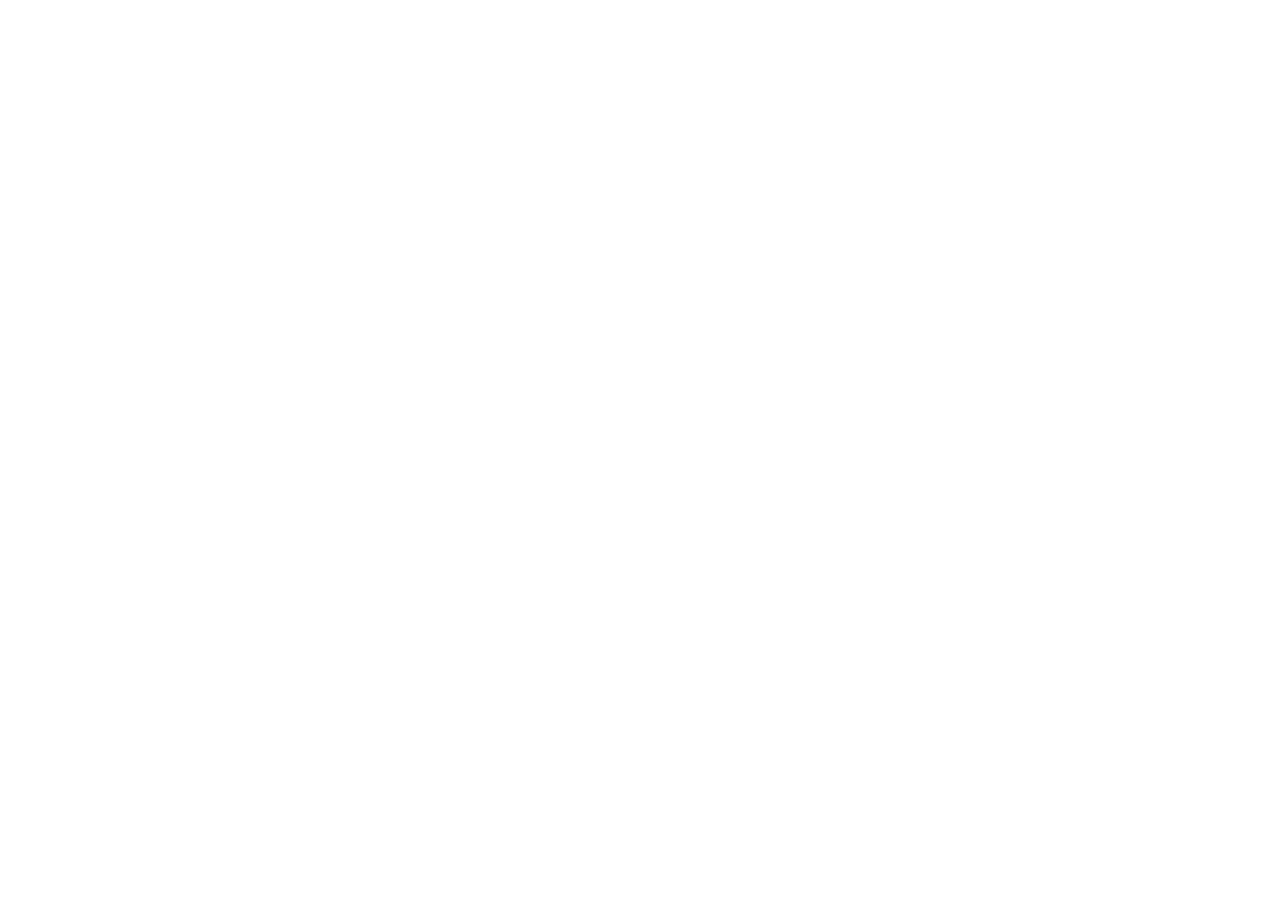
==== index.html @ 10369a3a "Touch ups" ====
<!DOCTYPE html>
<html lang="en">
<head>
    <meta charset="UTF-8">
    <meta http-equiv="X-UA-Compatible" content="IE=edge">
    <meta name="viewport" content="width=device-width, initial-scale=1.0">
    <title>BookIt</title>
</head>
<body>
    <!-- Login Form -->
    <!-- <form>
        <input type="text" name="email" placeholder="Email Address" required/><br><br>
        <input type="password" name="password" placeholder="Password" required/><br><br>
        <input type="submit" value="Login"/><br>
        
    </form>
    <p>Don't have an account? <a href="#">Register Here.</a></p><br><br> -->

    <!-- Signup Form -->
    <!-- <form method="post" action="#">
        <input type="text" name="name" placeholder="First Name" required/><br><br>
        <input type="text" name="surname" placeholder="Surname" required/><br><br>
        <input type="text" name="email" placeholder="Email Address" required/><br><br>
        <input type="password" name="password" placeholder="Password" required/><br><br>
        <input type="submit" value="Register"/><br><br>
    </form> -->

    <!-- Search Hotel -->
    <!-- <form method="post" action="#">
        <input type="text" name="hotel" placeholder="Enter a hotel" required/><br><br>
        <input type="date" name="checkIn" placeholder="Check in" required/><br><br>
        <input type="date" name="checkOut" placeholder="Check out" required/><br><br>
        <input type="number" name="rooms" placeholder="No. of Rooms" min="0" required/><br><br>
        <input type="submit" value="Compare"/><br><br>
    </form> -->

    
    


</body>
</html>
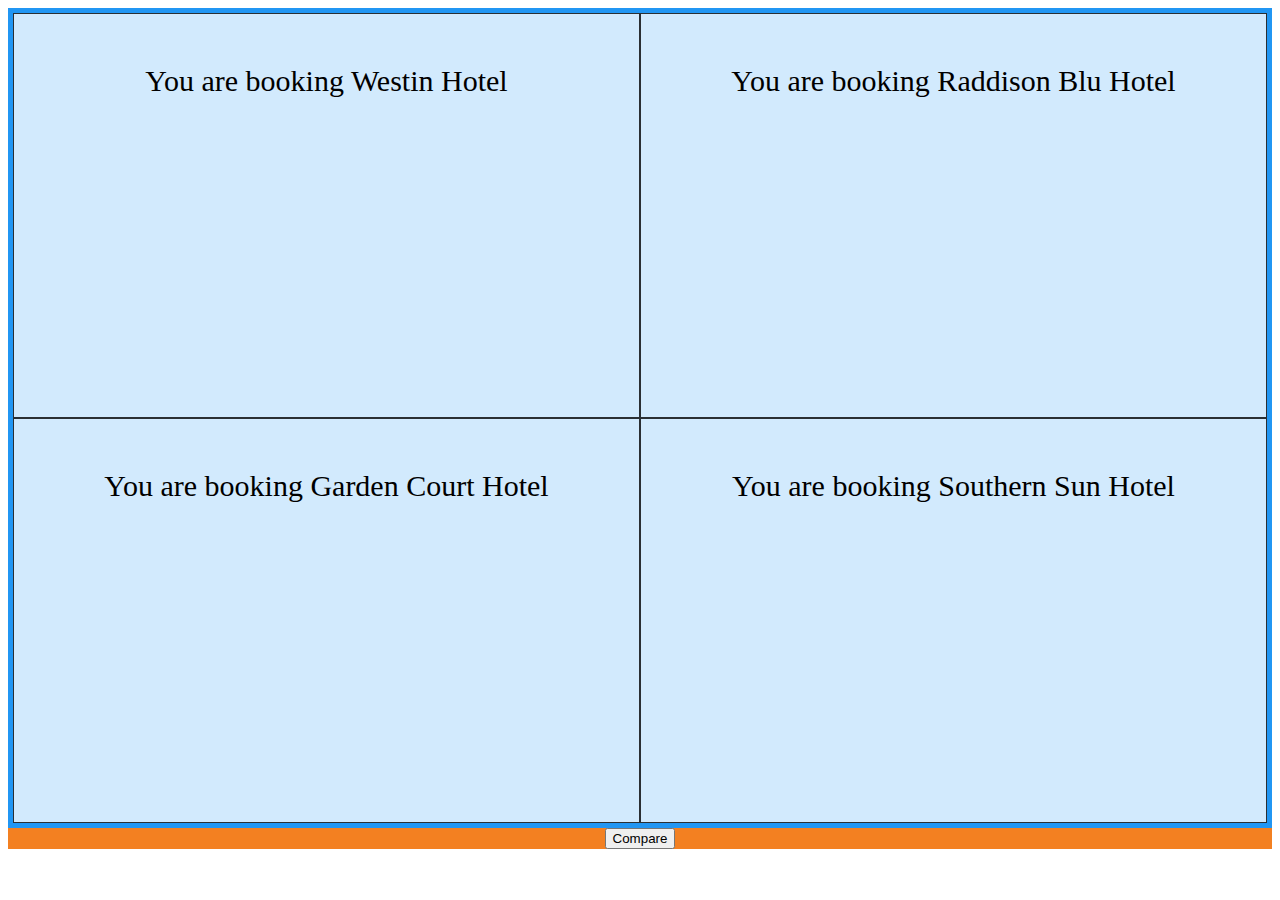
==== commit aa926f3a: "Compare and Book" ====
--- a/index.html
+++ b/index.html
@@ -5,6 +5,7 @@
     <meta http-equiv="X-UA-Compatible" content="IE=edge">
     <meta name="viewport" content="width=device-width, initial-scale=1.0">
     <title>BookIt</title>
+    <link rel="stylesheet" href="stylesheet.css">
 </head>
 <body>
     <!-- Login Form -->
@@ -25,14 +26,39 @@
         <input type="submit" value="Register"/><br><br>
     </form> -->
 
-    <!-- Search Hotel -->
+    <!-- Compare Hotel -->
     <!-- <form method="post" action="#">
-        <input type="text" name="hotel" placeholder="Enter a hotel" required/><br><br>
+        <select name="hotel" required>
+            <option value="" disabled selected hidden>Choose Hotel...</option>
+            <option value="Westin">Westin</option>
+            <option value="Raddison Blu">Raddison Blu</option>
+            <option value="Garden Court">Garden Court</option>
+            <option value="Southern Sun">Southern Sun</option>
+        </select><br><br>
         <input type="date" name="checkIn" placeholder="Check in" required/><br><br>
         <input type="date" name="checkOut" placeholder="Check out" required/><br><br>
         <input type="number" name="rooms" placeholder="No. of Rooms" min="0" required/><br><br>
         <input type="submit" value="Compare"/><br><br>
     </form> -->
+
+    <!-- Compare and book -->
+    <div class="grid-container">
+        <div class="hotel">
+            <p>You are booking Westin Hotel</p>
+        </div>
+        <div class="hotel">
+            <p>You are booking Raddison Blu Hotel</p>
+        </div>
+        <div class="hotel">
+            <p>You are booking Garden Court Hotel</p>
+        </div>
+        <div class="hotel">
+            <p>You are booking Southern Sun Hotel</p>
+        </div>
+    </div>
+    
+    <div class="compare"><button>Compare</button></div>
+    
 
     
     
--- a/stylesheet.css
+++ b/stylesheet.css
@@ -0,0 +1,25 @@
+.hotel{
+    background-color: lightblue;
+}
+.grid-container {
+    display: grid;
+    grid-template-columns: auto auto;
+    background-color: #2196F3;
+    padding:5px;
+    height: 90vh;
+  }
+  .hotel{
+    display: inline;
+    display: block;
+    position: relative;
+    background-color: rgba(255, 255, 255, 0.8);
+    border: 1px solid rgba(0, 0, 0, 0.8);
+    padding: 20px;
+    font-size: 30px;
+    text-align: center;
+  }
+.compare{
+    text-align: center;  
+    background-color: #f38021;
+    align-items: center;
+}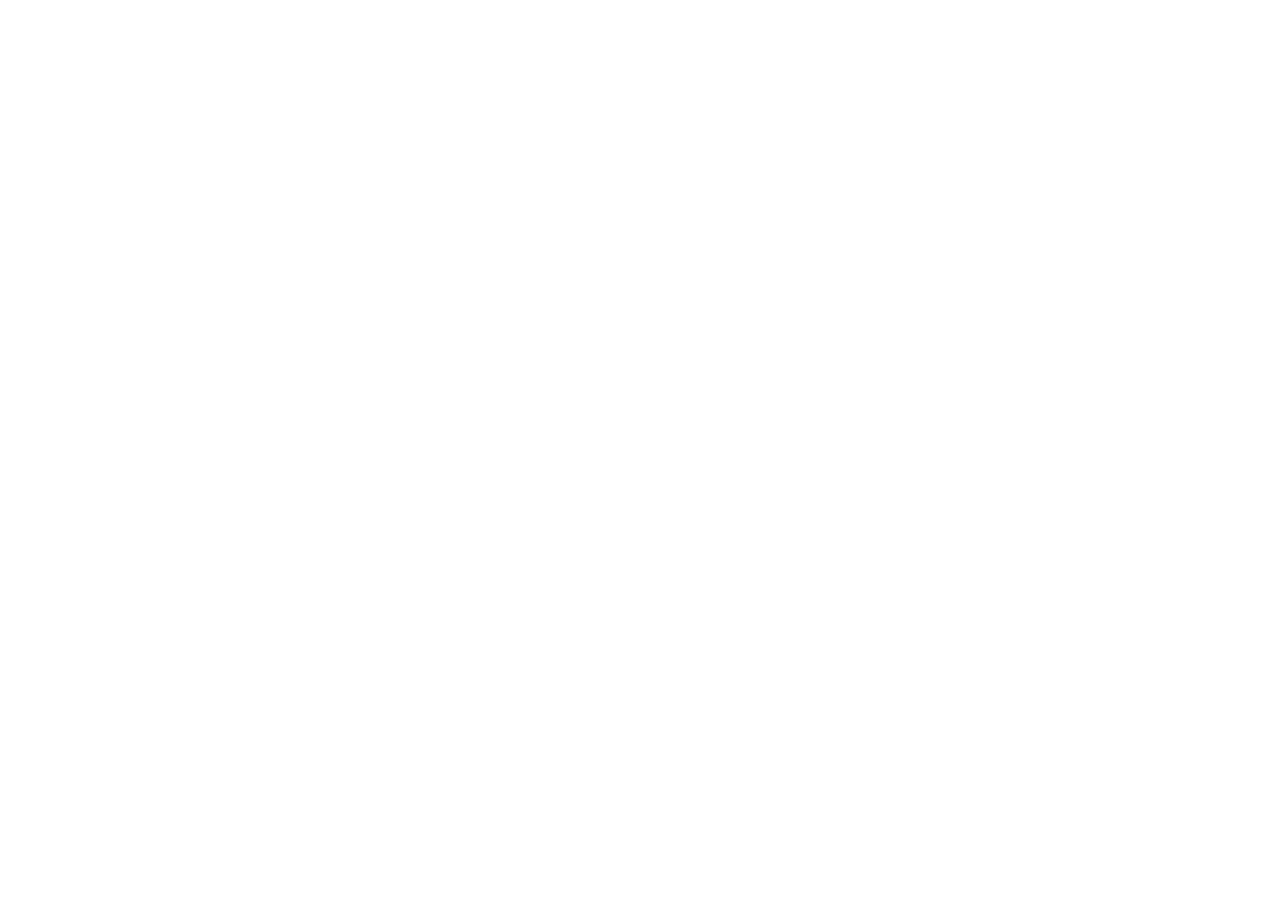
==== commit fcb0f33c: "Styles Removed" ====
--- a/index.html
+++ b/index.html
@@ -42,27 +42,11 @@
     </form> -->
 
     <!-- Compare and book -->
-    <div class="grid-container">
-        <div class="hotel">
-            <p>You are booking Westin Hotel</p>
-        </div>
-        <div class="hotel">
-            <p>You are booking Raddison Blu Hotel</p>
-        </div>
-        <div class="hotel">
-            <p>You are booking Garden Court Hotel</p>
-        </div>
-        <div class="hotel">
-            <p>You are booking Southern Sun Hotel</p>
-        </div>
+    <div class="hotel-comparison">
+       
     </div>
-    
-    <div class="compare"><button>Compare</button></div>
-    
-
     
     
 
-
 </body>
 </html>--- a/stylesheet.css
+++ b/stylesheet.css
@@ -1,25 +1,5 @@
-.hotel{
-    background-color: lightblue;
-}
-.grid-container {
-    display: grid;
-    grid-template-columns: auto auto;
-    background-color: #2196F3;
-    padding:5px;
-    height: 90vh;
+
+.hotel-comparison {
+ 
   }
-  .hotel{
-    display: inline;
-    display: block;
-    position: relative;
-    background-color: rgba(255, 255, 255, 0.8);
-    border: 1px solid rgba(0, 0, 0, 0.8);
-    padding: 20px;
-    font-size: 30px;
-    text-align: center;
-  }
-.compare{
-    text-align: center;  
-    background-color: #f38021;
-    align-items: center;
-}+
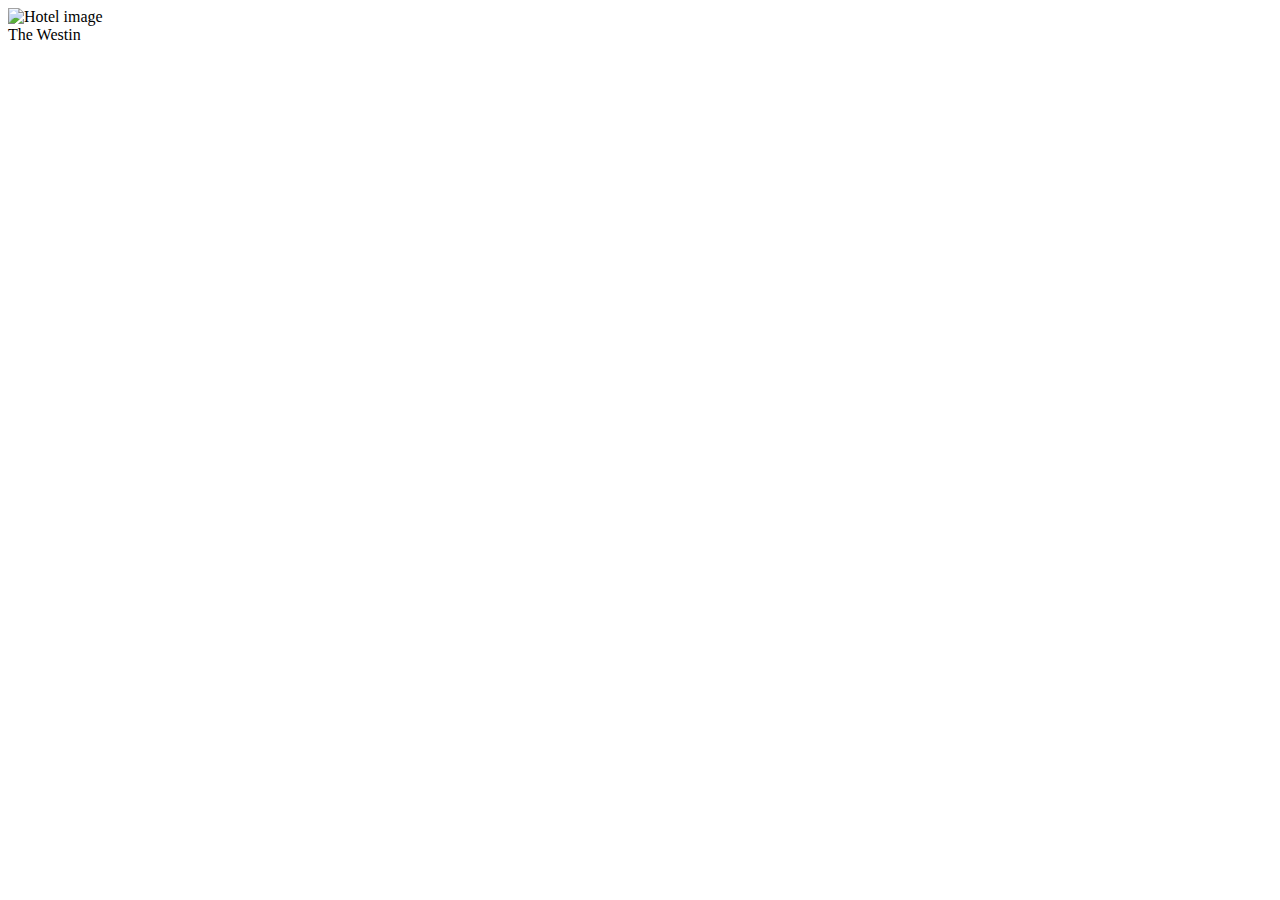
==== commit 153e5059: "Hotel template & Styling" ====
--- a/index.html
+++ b/index.html
@@ -43,7 +43,14 @@
 
     <!-- Compare and book -->
     <div class="hotel-comparison">
-       
+       <div class="hotel-column">
+           <div class="hotel-header">
+               <div class="hotel-image">
+                <img src="https://www.sa-venues.com/visit/thewestin/01.jpg" alt="Hotel image" height="200px" width="355px">
+               </div>
+               <div class="hotel-name">The Westin</div>
+           </div>
+       </div>
     </div>
     
     
--- a/stylesheet.css
+++ b/stylesheet.css
@@ -1,5 +1,10 @@
+*, *::before, *::after{
+  box-sizing: border-box ;
+}
 
-.hotel-comparison {
- 
-  }
+:root {
+  --accent-color: #e47813;
+  --heading-font-family: sans-serif;
+  --body-font-family: sans-serif;
+}
 
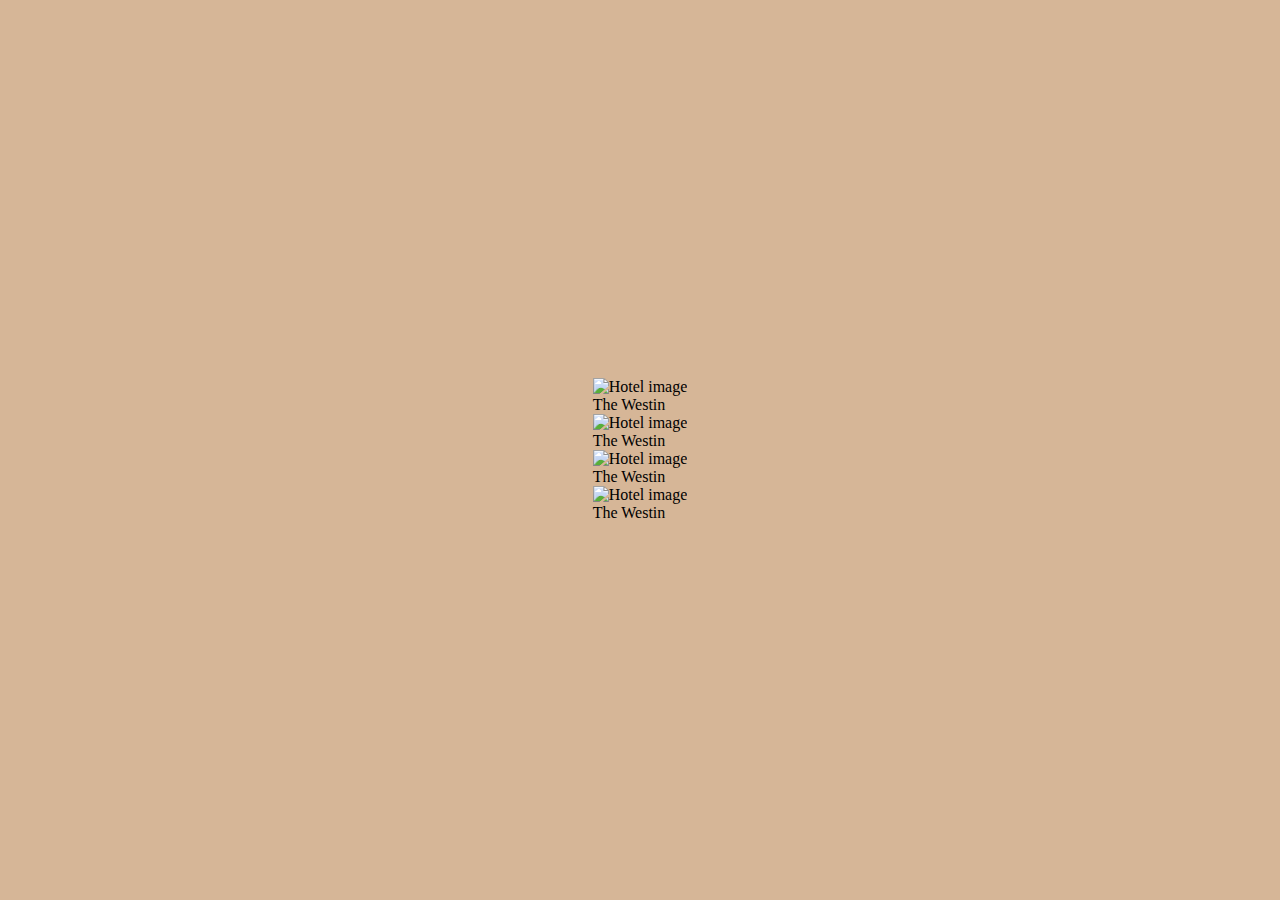
==== commit 263a825d: "General styling" ====
--- a/index.html
+++ b/index.html
@@ -51,6 +51,30 @@
                <div class="hotel-name">The Westin</div>
            </div>
        </div>
+       <div class="hotel-column">
+           <div class="hotel-header">
+               <div class="hotel-image">
+                <img src="https://www.sa-venues.com/visit/thewestin/01.jpg" alt="Hotel image" height="200px" width="355px">
+               </div>
+               <div class="hotel-name">The Westin</div>
+           </div>
+       </div>
+       <div class="hotel-column">
+           <div class="hotel-header">
+               <div class="hotel-image">
+                <img src="https://www.sa-venues.com/visit/thewestin/01.jpg" alt="Hotel image" height="200px" width="355px">
+               </div>
+               <div class="hotel-name">The Westin</div>
+           </div>
+       </div>
+       <div class="hotel-column">
+           <div class="hotel-header">
+               <div class="hotel-image">
+                <img src="https://www.sa-venues.com/visit/thewestin/01.jpg" alt="Hotel image" height="200px" width="355px">
+               </div>
+               <div class="hotel-name">The Westin</div>
+           </div>
+       </div>
     </div>
     
     
--- a/stylesheet.css
+++ b/stylesheet.css
@@ -8,3 +8,13 @@
   --body-font-family: sans-serif;
 }
 
+body {
+  margin: 0;
+  background-color: #d6b697;
+  min-height: 100vh;
+  min-width: 100vw;
+  display: flex;
+  justify-content: center;
+  align-items: center;
+}
+
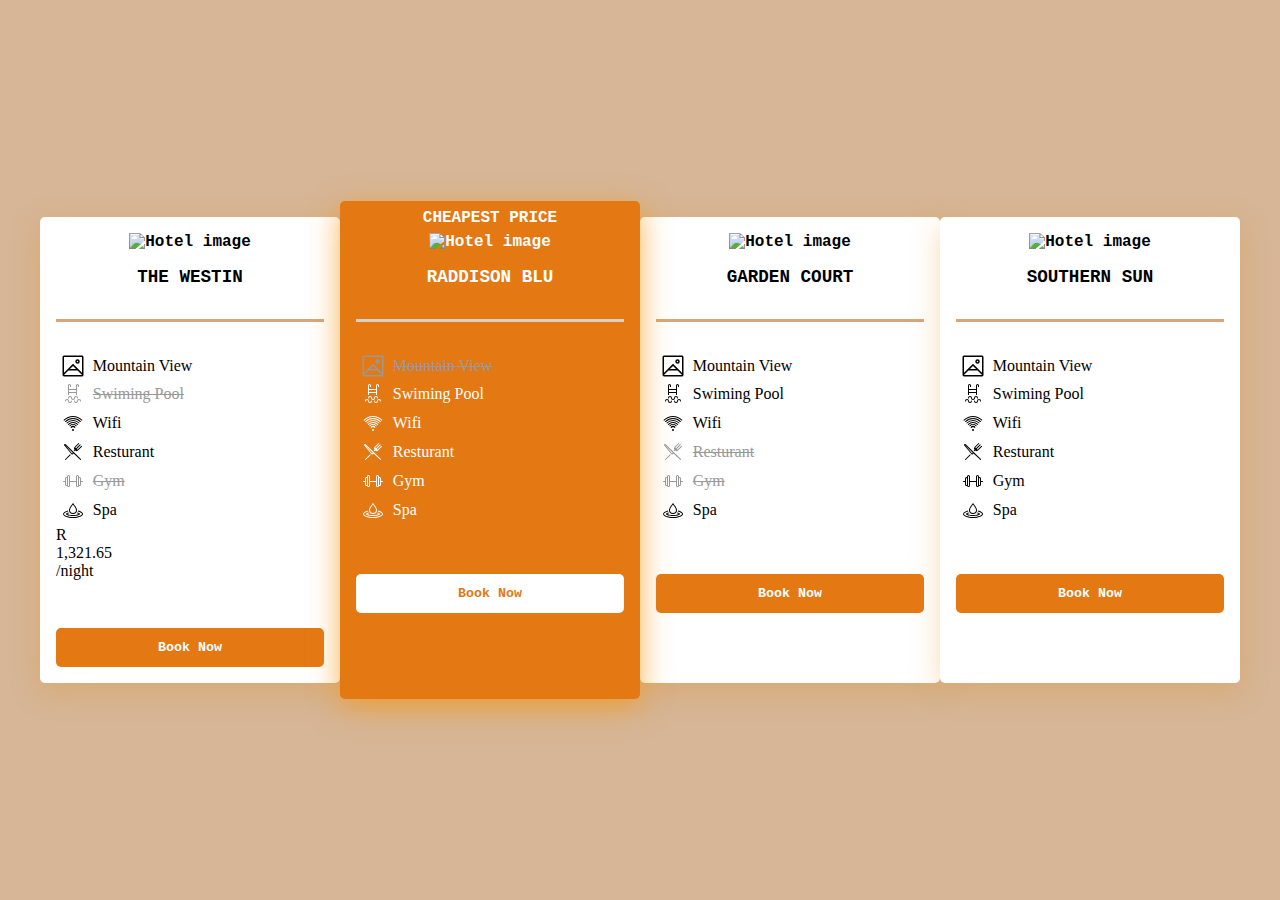
==== commit 2b627164: "Icons and Styles" ====
--- a/index.html
+++ b/index.html
@@ -46,34 +46,144 @@
        <div class="hotel-column">
            <div class="hotel-header">
                <div class="hotel-image">
-                <img src="https://www.sa-venues.com/visit/thewestin/01.jpg" alt="Hotel image" height="200px" width="355px">
+                <img src="https://www.sa-venues.com/visit/thewestin/01.jpg" alt="Hotel image">
                </div>
                <div class="hotel-name">The Westin</div>
            </div>
+           <div class="divider"></div>
+           <div class="feature">
+            <svg viewBox="0 0 32 32" xmlns="http://www.w3.org/2000/svg" aria-hidden="true" role="presentation" focusable="false" style="display: block; height: 24px; width: 24px; fill: currentcolor;"><path d="M28 2a2 2 0 0 1 1.995 1.85L30 4v24a2 2 0 0 1-1.85 1.995L28 30H4a2 2 0 0 1-1.995-1.85L2 28V4a2 2 0 0 1 1.85-1.995L4 2zm-5.92 19.995L22 22H10l-.08-.005L4 27.916V28h24v-.085zM28 4H4v21.084l12-11.998 12 12zM16 15.915L11.915 20h8.17zM22 7a3 3 0 1 1 0 6 3 3 0 0 1 0-6zm0 2a1 1 0 1 0 0 2 1 1 0 0 0 0-2z"></path></svg>
+               Mountain View
+           </div>
+           <div class="feature inactive">
+            <svg width="24" height="24" viewBox="0 0 24 24" class="pointer-events-none max-h-full max-w-full" xmlns="http://www.w3.org/2000/svg"><g fill="currentColor"><path d="M15 14a2 2 0 00-2 2 1 1 0 01-2 0 2 2 0 00-4 0 .5.5 0 001 0 1 1 0 012 0 2 2 0 004 0 1 1 0 012 0 .5.5 0 001 0 2 2 0 00-2-2zM10.5 18.5a.5.5 0 00-.5.5 1 1 0 01-2 0 2 2 0 00-4 0 .5.5 0 001 0 1 1 0 012 0 2 2 0 004 0 .5.5 0 00-.5-.5zM13.5 18.5a.5.5 0 01.5.5 1 1 0 002 0 2 2 0 014 0 .5.5 0 01-1 0 1 1 0 00-2 0 2 2 0 01-4 0 .5.5 0 01.5-.5zM16.5 2A1.5 1.5 0 0015 3.5V7H8V3.5a.5.5 0 011 0v1a.5.5 0 001 0v-1a1.5 1.5 0 00-3 0v9a.5.5 0 001 0V11h7v1.5a.5.5 0 001 0v-9a.5.5 0 011 0v1a.5.5 0 001 0v-1A1.5 1.5 0 0016.5 2zM8 10V8h7v2z"></path></g></svg>
+               Swiming Pool
+           </div>
+           <div class="feature">
+            <svg width="24" height="24" viewBox="0 0 24 24" class="pointer-events-none max-h-full max-w-full" xmlns="http://www.w3.org/2000/svg"><g fill="currentColor"><path d="M13.77 16.73a.54.54 0 01-.36-.14 2 2 0 00-2.82 0 .51.51 0 01-.71 0 .5.5 0 010-.71 3.08 3.08 0 014.24 0 .5.5 0 010 .71.52.52 0 01-.35.14z"></path><path d="M15.18 15.32a.49.49 0 01-.35-.15 4.1 4.1 0 00-5.66 0 .5.5 0 01-.71 0 .51.51 0 010-.71 5 5 0 017.08 0 .51.51 0 010 .71.51.51 0 01-.36.15zM19.42 11.08a.5.5 0 01-.35-.15 10 10 0 00-14.14 0 .5.5 0 01-.71-.71 11 11 0 0115.56 0 .51.51 0 010 .71.51.51 0 01-.36.15z"></path><path d="M20.84 9.66a.47.47 0 01-.35-.15 12 12 0 00-17 0 .49.49 0 01-.7-.7 13 13 0 0118.38 0 .5.5 0 01-.35.85zM13.77 16.73a.54.54 0 01-.36-.14 2 2 0 00-2.82 0 .51.51 0 01-.71 0 .5.5 0 010-.71 3.08 3.08 0 014.24 0 .5.5 0 010 .71.52.52 0 01-.35.14zM16.6 13.9a.54.54 0 01-.36-.14 6 6 0 00-8.48 0 .51.51 0 01-.71 0 .5.5 0 010-.71 7 7 0 019.9 0 .5.5 0 010 .71.54.54 0 01-.35.14z"></path><path d="M18 12.49a.47.47 0 01-.35-.15 8 8 0 00-11.32 0 .49.49 0 01-.7-.7 9 9 0 0112.72 0 .48.48 0 010 .7.47.47 0 01-.35.15z"></path><circle cx="12" cy="19" r="1"></circle></g></svg>
+               Wifi
+           </div>
+           <div class="feature">
+            <svg width="24" height="24" viewBox="0 0 24 24" class="pointer-events-none max-h-full max-w-full" xmlns="http://www.w3.org/2000/svg"><g fill="currentColor"><path d="M4.71 4.29a1 1 0 00-1.18-.17.69.69 0 00-.2.13 1 1 0 00-.06 1.35l7.07 8.48a.93.93 0 00.14.14 1 1 0 00.58.22 1 1 0 00.76-.29l.7-.71 6.66 6.37a.5.5 0 00.71-.71zM4 5l7.78 7.77-.71.71zM9.08 14.22l-4.93 4.94a.49.49 0 10.69.69L9.73 15l-.21-.21zM20.86 5.93a.5.5 0 00-.7 0l-3.48 3.48a.47.47 0 01-.69 0 .48.48 0 010-.7l3.47-3.48a.49.49 0 10-.69-.69L15.29 8a.48.48 0 01-.7 0 .47.47 0 010-.69l3.48-3.48a.49.49 0 00-.7-.7L13.55 7a2 2 0 000 2.78l-.91.91.7.68.9-.9a2 2 0 002.78 0l3.83-3.82a.5.5 0 00.01-.72z"></path></g></svg>
+               Resturant
+           </div>
+           <div class="feature inactive">
+            <svg width="24" height="24" viewBox="0 0 24 24" class="pointer-events-none max-h-full max-w-full" xmlns="http://www.w3.org/2000/svg"><path d="M21.5 12H20V9.5A1.5 1.5 0 0018.5 8a1.39 1.39 0 00-.5.09V7.5a1.5 1.5 0 00-3 0V12H9V7.5a1.5 1.5 0 00-3 0v.59A1.39 1.39 0 005.5 8 1.5 1.5 0 004 9.5V12H2.5a.5.5 0 000 1H4v2.5A1.5 1.5 0 005.5 17a1.47 1.47 0 00.56-.11A1.47 1.47 0 007.5 18 1.5 1.5 0 009 16.5V13h6v3.5a1.5 1.5 0 001.5 1.5 1.47 1.47 0 001.44-1.11 1.47 1.47 0 00.56.11 1.5 1.5 0 001.5-1.5V13h1.5a.5.5 0 000-1zm-16 4a.5.5 0 01-.5-.5v-6a.5.5 0 011 0v6a.5.5 0 01-.5.5zm2.5.5a.5.5 0 01-1 0v-9a.5.5 0 011 0zm9 0a.5.5 0 01-1 0v-9a.5.5 0 011 0zm2-1a.5.5 0 01-1 0v-6a.5.5 0 011 0z" fill="currentColor"></path></svg>
+               Gym
+           </div>
+           <div class="feature">
+            <svg width="24" height="24" viewBox="0 0 24 24" class="pointer-events-none max-h-full max-w-full" xmlns="http://www.w3.org/2000/svg"><g fill="currentColor"><path d="M12 6.6c1.43 1.87 3 4.33 3 5.4a3 3 0 01-6 0c0-1.07 1.57-3.53 3-5.4M12 5s-4 4.79-4 7a4 4 0 008 0c0-2.21-4-7-4-7z"></path><path d="M17 12.53a5.23 5.23 0 01-.21 1C19.43 14.12 21 15.18 21 16c0 1.22-3.51 3-9 3s-9-1.78-9-3c0-.82 1.57-1.88 4.26-2.5a5.23 5.23 0 01-.21-1c-3 .69-5 2-5 3.47 0 2.21 4.48 4 10 4s10-1.79 10-4C22 14.51 20 13.22 17 12.53z"></path><path d="M17.83 16c-.67.42-2.69 1-5.83 1s-5.16-.58-5.83-1a6.79 6.79 0 012.12-.68 5.1 5.1 0 01-.63-.89C6 14.8 5 15.36 5 16c0 1.1 3.13 2 7 2s7-.9 7-2c0-.64-1-1.2-2.66-1.57a5.1 5.1 0 01-.63.89 6.79 6.79 0 012.12.68z"></path></g></svg>
+              Spa
+           </div>
+           <div class="price-plan">
+               <div class="currency">R</div>
+               1,321.65
+               <div class="per-night">/night</div>
+           </div>
+           <input class="cta" type="submit" value="Book Now"/>
+       </div>
+       <div class="hotel-column cheapest">
+           <div class="most-cheapest">Cheapest Price</div>
+           <div class="hotel-header">
+               <div class="hotel-image">
+                <img src="https://cf.bstatic.com/xdata/images/hotel/max1024x768/236251566.jpg?k=44cd05044298eff12ccc6c5765ef4f0a4b383d25272bf467be39ed8ae4f92398&o=&hp=1" alt="Hotel image" >
+               </div>
+               <div class="hotel-name">Raddison Blu</div>
+           </div>
+           <div class="divider"></div>
+           <div class="feature inactive">
+            <svg viewBox="0 0 32 32" xmlns="http://www.w3.org/2000/svg" aria-hidden="true" role="presentation" focusable="false" style="display: block; height: 24px; width: 24px; fill: currentcolor;"><path d="M28 2a2 2 0 0 1 1.995 1.85L30 4v24a2 2 0 0 1-1.85 1.995L28 30H4a2 2 0 0 1-1.995-1.85L2 28V4a2 2 0 0 1 1.85-1.995L4 2zm-5.92 19.995L22 22H10l-.08-.005L4 27.916V28h24v-.085zM28 4H4v21.084l12-11.998 12 12zM16 15.915L11.915 20h8.17zM22 7a3 3 0 1 1 0 6 3 3 0 0 1 0-6zm0 2a1 1 0 1 0 0 2 1 1 0 0 0 0-2z"></path></svg>
+            Mountain View
+           </div>
+           <div class="feature">
+            <svg width="24" height="24" viewBox="0 0 24 24" class="pointer-events-none max-h-full max-w-full" xmlns="http://www.w3.org/2000/svg"><g fill="currentColor"><path d="M15 14a2 2 0 00-2 2 1 1 0 01-2 0 2 2 0 00-4 0 .5.5 0 001 0 1 1 0 012 0 2 2 0 004 0 1 1 0 012 0 .5.5 0 001 0 2 2 0 00-2-2zM10.5 18.5a.5.5 0 00-.5.5 1 1 0 01-2 0 2 2 0 00-4 0 .5.5 0 001 0 1 1 0 012 0 2 2 0 004 0 .5.5 0 00-.5-.5zM13.5 18.5a.5.5 0 01.5.5 1 1 0 002 0 2 2 0 014 0 .5.5 0 01-1 0 1 1 0 00-2 0 2 2 0 01-4 0 .5.5 0 01.5-.5zM16.5 2A1.5 1.5 0 0015 3.5V7H8V3.5a.5.5 0 011 0v1a.5.5 0 001 0v-1a1.5 1.5 0 00-3 0v9a.5.5 0 001 0V11h7v1.5a.5.5 0 001 0v-9a.5.5 0 011 0v1a.5.5 0 001 0v-1A1.5 1.5 0 0016.5 2zM8 10V8h7v2z"></path></g></svg>
+               Swiming Pool
+           </div>
+           <div class="feature">
+            <svg width="24" height="24" viewBox="0 0 24 24" class="pointer-events-none max-h-full max-w-full" xmlns="http://www.w3.org/2000/svg"><g fill="currentColor"><path d="M13.77 16.73a.54.54 0 01-.36-.14 2 2 0 00-2.82 0 .51.51 0 01-.71 0 .5.5 0 010-.71 3.08 3.08 0 014.24 0 .5.5 0 010 .71.52.52 0 01-.35.14z"></path><path d="M15.18 15.32a.49.49 0 01-.35-.15 4.1 4.1 0 00-5.66 0 .5.5 0 01-.71 0 .51.51 0 010-.71 5 5 0 017.08 0 .51.51 0 010 .71.51.51 0 01-.36.15zM19.42 11.08a.5.5 0 01-.35-.15 10 10 0 00-14.14 0 .5.5 0 01-.71-.71 11 11 0 0115.56 0 .51.51 0 010 .71.51.51 0 01-.36.15z"></path><path d="M20.84 9.66a.47.47 0 01-.35-.15 12 12 0 00-17 0 .49.49 0 01-.7-.7 13 13 0 0118.38 0 .5.5 0 01-.35.85zM13.77 16.73a.54.54 0 01-.36-.14 2 2 0 00-2.82 0 .51.51 0 01-.71 0 .5.5 0 010-.71 3.08 3.08 0 014.24 0 .5.5 0 010 .71.52.52 0 01-.35.14zM16.6 13.9a.54.54 0 01-.36-.14 6 6 0 00-8.48 0 .51.51 0 01-.71 0 .5.5 0 010-.71 7 7 0 019.9 0 .5.5 0 010 .71.54.54 0 01-.35.14z"></path><path d="M18 12.49a.47.47 0 01-.35-.15 8 8 0 00-11.32 0 .49.49 0 01-.7-.7 9 9 0 0112.72 0 .48.48 0 010 .7.47.47 0 01-.35.15z"></path><circle cx="12" cy="19" r="1"></circle></g></svg>
+               Wifi
+           </div>
+           <div class="feature">
+            <svg width="24" height="24" viewBox="0 0 24 24" class="pointer-events-none max-h-full max-w-full" xmlns="http://www.w3.org/2000/svg"><g fill="currentColor"><path d="M4.71 4.29a1 1 0 00-1.18-.17.69.69 0 00-.2.13 1 1 0 00-.06 1.35l7.07 8.48a.93.93 0 00.14.14 1 1 0 00.58.22 1 1 0 00.76-.29l.7-.71 6.66 6.37a.5.5 0 00.71-.71zM4 5l7.78 7.77-.71.71zM9.08 14.22l-4.93 4.94a.49.49 0 10.69.69L9.73 15l-.21-.21zM20.86 5.93a.5.5 0 00-.7 0l-3.48 3.48a.47.47 0 01-.69 0 .48.48 0 010-.7l3.47-3.48a.49.49 0 10-.69-.69L15.29 8a.48.48 0 01-.7 0 .47.47 0 010-.69l3.48-3.48a.49.49 0 00-.7-.7L13.55 7a2 2 0 000 2.78l-.91.91.7.68.9-.9a2 2 0 002.78 0l3.83-3.82a.5.5 0 00.01-.72z"></path></g></svg>
+               Resturant
+           </div>
+           <div class="feature ">
+            <svg width="24" height="24" viewBox="0 0 24 24" class="pointer-events-none max-h-full max-w-full" xmlns="http://www.w3.org/2000/svg"><path d="M21.5 12H20V9.5A1.5 1.5 0 0018.5 8a1.39 1.39 0 00-.5.09V7.5a1.5 1.5 0 00-3 0V12H9V7.5a1.5 1.5 0 00-3 0v.59A1.39 1.39 0 005.5 8 1.5 1.5 0 004 9.5V12H2.5a.5.5 0 000 1H4v2.5A1.5 1.5 0 005.5 17a1.47 1.47 0 00.56-.11A1.47 1.47 0 007.5 18 1.5 1.5 0 009 16.5V13h6v3.5a1.5 1.5 0 001.5 1.5 1.47 1.47 0 001.44-1.11 1.47 1.47 0 00.56.11 1.5 1.5 0 001.5-1.5V13h1.5a.5.5 0 000-1zm-16 4a.5.5 0 01-.5-.5v-6a.5.5 0 011 0v6a.5.5 0 01-.5.5zm2.5.5a.5.5 0 01-1 0v-9a.5.5 0 011 0zm9 0a.5.5 0 01-1 0v-9a.5.5 0 011 0zm2-1a.5.5 0 01-1 0v-6a.5.5 0 011 0z" fill="currentColor"></path></svg>
+               Gym
+           </div>
+           <div class="feature">
+            <svg width="24" height="24" viewBox="0 0 24 24" class="pointer-events-none max-h-full max-w-full" xmlns="http://www.w3.org/2000/svg"><g fill="currentColor"><path d="M12 6.6c1.43 1.87 3 4.33 3 5.4a3 3 0 01-6 0c0-1.07 1.57-3.53 3-5.4M12 5s-4 4.79-4 7a4 4 0 008 0c0-2.21-4-7-4-7z"></path><path d="M17 12.53a5.23 5.23 0 01-.21 1C19.43 14.12 21 15.18 21 16c0 1.22-3.51 3-9 3s-9-1.78-9-3c0-.82 1.57-1.88 4.26-2.5a5.23 5.23 0 01-.21-1c-3 .69-5 2-5 3.47 0 2.21 4.48 4 10 4s10-1.79 10-4C22 14.51 20 13.22 17 12.53z"></path><path d="M17.83 16c-.67.42-2.69 1-5.83 1s-5.16-.58-5.83-1a6.79 6.79 0 012.12-.68 5.1 5.1 0 01-.63-.89C6 14.8 5 15.36 5 16c0 1.1 3.13 2 7 2s7-.9 7-2c0-.64-1-1.2-2.66-1.57a5.1 5.1 0 01-.63.89 6.79 6.79 0 012.12.68z"></path></g></svg>
+              Spa
+           </div>
+           <input class="cta" type="submit" value="Book Now"/>
        </div>
        <div class="hotel-column">
            <div class="hotel-header">
                <div class="hotel-image">
-                <img src="https://www.sa-venues.com/visit/thewestin/01.jpg" alt="Hotel image" height="200px" width="355px">
+                <img src="https://cf.bstatic.com/xdata/images/hotel/max1024x768/315474866.jpg?k=5029c5645f4847a502016aa45ea9cd9dc6288e3fd666be13f3aef0be194ad3e1&o=&hp=1" alt="Hotel image">
                </div>
-               <div class="hotel-name">The Westin</div>
+               <div class="hotel-name">Garden Court</div>
            </div>
+           <div class="divider"></div>
+           <div class="feature">
+            <svg viewBox="0 0 32 32" xmlns="http://www.w3.org/2000/svg" aria-hidden="true" role="presentation" focusable="false" style="display: block; height: 24px; width: 24px; fill: currentcolor;"><path d="M28 2a2 2 0 0 1 1.995 1.85L30 4v24a2 2 0 0 1-1.85 1.995L28 30H4a2 2 0 0 1-1.995-1.85L2 28V4a2 2 0 0 1 1.85-1.995L4 2zm-5.92 19.995L22 22H10l-.08-.005L4 27.916V28h24v-.085zM28 4H4v21.084l12-11.998 12 12zM16 15.915L11.915 20h8.17zM22 7a3 3 0 1 1 0 6 3 3 0 0 1 0-6zm0 2a1 1 0 1 0 0 2 1 1 0 0 0 0-2z"></path></svg>
+            Mountain View
+           </div>
+           <div class="feature">
+            <svg width="24" height="24" viewBox="0 0 24 24" class="pointer-events-none max-h-full max-w-full" xmlns="http://www.w3.org/2000/svg"><g fill="currentColor"><path d="M15 14a2 2 0 00-2 2 1 1 0 01-2 0 2 2 0 00-4 0 .5.5 0 001 0 1 1 0 012 0 2 2 0 004 0 1 1 0 012 0 .5.5 0 001 0 2 2 0 00-2-2zM10.5 18.5a.5.5 0 00-.5.5 1 1 0 01-2 0 2 2 0 00-4 0 .5.5 0 001 0 1 1 0 012 0 2 2 0 004 0 .5.5 0 00-.5-.5zM13.5 18.5a.5.5 0 01.5.5 1 1 0 002 0 2 2 0 014 0 .5.5 0 01-1 0 1 1 0 00-2 0 2 2 0 01-4 0 .5.5 0 01.5-.5zM16.5 2A1.5 1.5 0 0015 3.5V7H8V3.5a.5.5 0 011 0v1a.5.5 0 001 0v-1a1.5 1.5 0 00-3 0v9a.5.5 0 001 0V11h7v1.5a.5.5 0 001 0v-9a.5.5 0 011 0v1a.5.5 0 001 0v-1A1.5 1.5 0 0016.5 2zM8 10V8h7v2z"></path></g></svg>
+               Swiming Pool
+           </div>
+           <div class="feature">
+            <svg width="24" height="24" viewBox="0 0 24 24" class="pointer-events-none max-h-full max-w-full" xmlns="http://www.w3.org/2000/svg"><g fill="currentColor"><path d="M13.77 16.73a.54.54 0 01-.36-.14 2 2 0 00-2.82 0 .51.51 0 01-.71 0 .5.5 0 010-.71 3.08 3.08 0 014.24 0 .5.5 0 010 .71.52.52 0 01-.35.14z"></path><path d="M15.18 15.32a.49.49 0 01-.35-.15 4.1 4.1 0 00-5.66 0 .5.5 0 01-.71 0 .51.51 0 010-.71 5 5 0 017.08 0 .51.51 0 010 .71.51.51 0 01-.36.15zM19.42 11.08a.5.5 0 01-.35-.15 10 10 0 00-14.14 0 .5.5 0 01-.71-.71 11 11 0 0115.56 0 .51.51 0 010 .71.51.51 0 01-.36.15z"></path><path d="M20.84 9.66a.47.47 0 01-.35-.15 12 12 0 00-17 0 .49.49 0 01-.7-.7 13 13 0 0118.38 0 .5.5 0 01-.35.85zM13.77 16.73a.54.54 0 01-.36-.14 2 2 0 00-2.82 0 .51.51 0 01-.71 0 .5.5 0 010-.71 3.08 3.08 0 014.24 0 .5.5 0 010 .71.52.52 0 01-.35.14zM16.6 13.9a.54.54 0 01-.36-.14 6 6 0 00-8.48 0 .51.51 0 01-.71 0 .5.5 0 010-.71 7 7 0 019.9 0 .5.5 0 010 .71.54.54 0 01-.35.14z"></path><path d="M18 12.49a.47.47 0 01-.35-.15 8 8 0 00-11.32 0 .49.49 0 01-.7-.7 9 9 0 0112.72 0 .48.48 0 010 .7.47.47 0 01-.35.15z"></path><circle cx="12" cy="19" r="1"></circle></g></svg>
+               Wifi
+           </div>
+           <div class="feature inactive">
+            <svg width="24" height="24" viewBox="0 0 24 24" class="pointer-events-none max-h-full max-w-full" xmlns="http://www.w3.org/2000/svg"><g fill="currentColor"><path d="M4.71 4.29a1 1 0 00-1.18-.17.69.69 0 00-.2.13 1 1 0 00-.06 1.35l7.07 8.48a.93.93 0 00.14.14 1 1 0 00.58.22 1 1 0 00.76-.29l.7-.71 6.66 6.37a.5.5 0 00.71-.71zM4 5l7.78 7.77-.71.71zM9.08 14.22l-4.93 4.94a.49.49 0 10.69.69L9.73 15l-.21-.21zM20.86 5.93a.5.5 0 00-.7 0l-3.48 3.48a.47.47 0 01-.69 0 .48.48 0 010-.7l3.47-3.48a.49.49 0 10-.69-.69L15.29 8a.48.48 0 01-.7 0 .47.47 0 010-.69l3.48-3.48a.49.49 0 00-.7-.7L13.55 7a2 2 0 000 2.78l-.91.91.7.68.9-.9a2 2 0 002.78 0l3.83-3.82a.5.5 0 00.01-.72z"></path></g></svg>
+               Resturant
+           </div>
+           <div class="feature inactive">
+            <svg width="24" height="24" viewBox="0 0 24 24" class="pointer-events-none max-h-full max-w-full" xmlns="http://www.w3.org/2000/svg"><path d="M21.5 12H20V9.5A1.5 1.5 0 0018.5 8a1.39 1.39 0 00-.5.09V7.5a1.5 1.5 0 00-3 0V12H9V7.5a1.5 1.5 0 00-3 0v.59A1.39 1.39 0 005.5 8 1.5 1.5 0 004 9.5V12H2.5a.5.5 0 000 1H4v2.5A1.5 1.5 0 005.5 17a1.47 1.47 0 00.56-.11A1.47 1.47 0 007.5 18 1.5 1.5 0 009 16.5V13h6v3.5a1.5 1.5 0 001.5 1.5 1.47 1.47 0 001.44-1.11 1.47 1.47 0 00.56.11 1.5 1.5 0 001.5-1.5V13h1.5a.5.5 0 000-1zm-16 4a.5.5 0 01-.5-.5v-6a.5.5 0 011 0v6a.5.5 0 01-.5.5zm2.5.5a.5.5 0 01-1 0v-9a.5.5 0 011 0zm9 0a.5.5 0 01-1 0v-9a.5.5 0 011 0zm2-1a.5.5 0 01-1 0v-6a.5.5 0 011 0z" fill="currentColor"></path></svg>
+               Gym
+           </div>
+           <div class="feature">
+            <svg width="24" height="24" viewBox="0 0 24 24" class="pointer-events-none max-h-full max-w-full" xmlns="http://www.w3.org/2000/svg"><g fill="currentColor"><path d="M12 6.6c1.43 1.87 3 4.33 3 5.4a3 3 0 01-6 0c0-1.07 1.57-3.53 3-5.4M12 5s-4 4.79-4 7a4 4 0 008 0c0-2.21-4-7-4-7z"></path><path d="M17 12.53a5.23 5.23 0 01-.21 1C19.43 14.12 21 15.18 21 16c0 1.22-3.51 3-9 3s-9-1.78-9-3c0-.82 1.57-1.88 4.26-2.5a5.23 5.23 0 01-.21-1c-3 .69-5 2-5 3.47 0 2.21 4.48 4 10 4s10-1.79 10-4C22 14.51 20 13.22 17 12.53z"></path><path d="M17.83 16c-.67.42-2.69 1-5.83 1s-5.16-.58-5.83-1a6.79 6.79 0 012.12-.68 5.1 5.1 0 01-.63-.89C6 14.8 5 15.36 5 16c0 1.1 3.13 2 7 2s7-.9 7-2c0-.64-1-1.2-2.66-1.57a5.1 5.1 0 01-.63.89 6.79 6.79 0 012.12.68z"></path></g></svg>
+              Spa
+           </div>
+           <input class="cta" type="submit" value="Book Now"/>
        </div>
        <div class="hotel-column">
            <div class="hotel-header">
                <div class="hotel-image">
-                <img src="https://www.sa-venues.com/visit/thewestin/01.jpg" alt="Hotel image" height="200px" width="355px">
+                <img src="https://ik.imgkit.net/3vlqs5axxjf/external/ik-seo/http://images.ntmllc.com/v4/hotel/418/418056/418056_EXT_Z53920/Southern-Sun-Cape-Sun-Exterior.jpg?tr=w-780%2Ch-437%2Cfo-auto" alt="Hotel image" >
                </div>
-               <div class="hotel-name">The Westin</div>
+               <div class="hotel-name">Southern Sun</div>
            </div>
-       </div>
-       <div class="hotel-column">
-           <div class="hotel-header">
-               <div class="hotel-image">
-                <img src="https://www.sa-venues.com/visit/thewestin/01.jpg" alt="Hotel image" height="200px" width="355px">
-               </div>
-               <div class="hotel-name">The Westin</div>
+           <div class="divider"></div>
+           <div class="feature">
+            <svg viewBox="0 0 32 32" xmlns="http://www.w3.org/2000/svg" aria-hidden="true" role="presentation" focusable="false" style="display: block; height: 24px; width: 24px; fill: currentcolor;"><path d="M28 2a2 2 0 0 1 1.995 1.85L30 4v24a2 2 0 0 1-1.85 1.995L28 30H4a2 2 0 0 1-1.995-1.85L2 28V4a2 2 0 0 1 1.85-1.995L4 2zm-5.92 19.995L22 22H10l-.08-.005L4 27.916V28h24v-.085zM28 4H4v21.084l12-11.998 12 12zM16 15.915L11.915 20h8.17zM22 7a3 3 0 1 1 0 6 3 3 0 0 1 0-6zm0 2a1 1 0 1 0 0 2 1 1 0 0 0 0-2z"></path></svg>
+               Mountain View
            </div>
+           <div class="feature">
+            <svg width="24" height="24" viewBox="0 0 24 24" class="pointer-events-none max-h-full max-w-full" xmlns="http://www.w3.org/2000/svg"><g fill="currentColor"><path d="M15 14a2 2 0 00-2 2 1 1 0 01-2 0 2 2 0 00-4 0 .5.5 0 001 0 1 1 0 012 0 2 2 0 004 0 1 1 0 012 0 .5.5 0 001 0 2 2 0 00-2-2zM10.5 18.5a.5.5 0 00-.5.5 1 1 0 01-2 0 2 2 0 00-4 0 .5.5 0 001 0 1 1 0 012 0 2 2 0 004 0 .5.5 0 00-.5-.5zM13.5 18.5a.5.5 0 01.5.5 1 1 0 002 0 2 2 0 014 0 .5.5 0 01-1 0 1 1 0 00-2 0 2 2 0 01-4 0 .5.5 0 01.5-.5zM16.5 2A1.5 1.5 0 0015 3.5V7H8V3.5a.5.5 0 011 0v1a.5.5 0 001 0v-1a1.5 1.5 0 00-3 0v9a.5.5 0 001 0V11h7v1.5a.5.5 0 001 0v-9a.5.5 0 011 0v1a.5.5 0 001 0v-1A1.5 1.5 0 0016.5 2zM8 10V8h7v2z"></path></g></svg>
+               Swiming Pool
+           </div>
+           <div class="feature">
+            <svg width="24" height="24" viewBox="0 0 24 24" class="pointer-events-none max-h-full max-w-full" xmlns="http://www.w3.org/2000/svg"><g fill="currentColor"><path d="M13.77 16.73a.54.54 0 01-.36-.14 2 2 0 00-2.82 0 .51.51 0 01-.71 0 .5.5 0 010-.71 3.08 3.08 0 014.24 0 .5.5 0 010 .71.52.52 0 01-.35.14z"></path><path d="M15.18 15.32a.49.49 0 01-.35-.15 4.1 4.1 0 00-5.66 0 .5.5 0 01-.71 0 .51.51 0 010-.71 5 5 0 017.08 0 .51.51 0 010 .71.51.51 0 01-.36.15zM19.42 11.08a.5.5 0 01-.35-.15 10 10 0 00-14.14 0 .5.5 0 01-.71-.71 11 11 0 0115.56 0 .51.51 0 010 .71.51.51 0 01-.36.15z"></path><path d="M20.84 9.66a.47.47 0 01-.35-.15 12 12 0 00-17 0 .49.49 0 01-.7-.7 13 13 0 0118.38 0 .5.5 0 01-.35.85zM13.77 16.73a.54.54 0 01-.36-.14 2 2 0 00-2.82 0 .51.51 0 01-.71 0 .5.5 0 010-.71 3.08 3.08 0 014.24 0 .5.5 0 010 .71.52.52 0 01-.35.14zM16.6 13.9a.54.54 0 01-.36-.14 6 6 0 00-8.48 0 .51.51 0 01-.71 0 .5.5 0 010-.71 7 7 0 019.9 0 .5.5 0 010 .71.54.54 0 01-.35.14z"></path><path d="M18 12.49a.47.47 0 01-.35-.15 8 8 0 00-11.32 0 .49.49 0 01-.7-.7 9 9 0 0112.72 0 .48.48 0 010 .7.47.47 0 01-.35.15z"></path><circle cx="12" cy="19" r="1"></circle></g></svg>
+               Wifi
+           </div>
+           <div class="feature">
+            <svg width="24" height="24" viewBox="0 0 24 24" class="pointer-events-none max-h-full max-w-full" xmlns="http://www.w3.org/2000/svg"><g fill="currentColor"><path d="M4.71 4.29a1 1 0 00-1.18-.17.69.69 0 00-.2.13 1 1 0 00-.06 1.35l7.07 8.48a.93.93 0 00.14.14 1 1 0 00.58.22 1 1 0 00.76-.29l.7-.71 6.66 6.37a.5.5 0 00.71-.71zM4 5l7.78 7.77-.71.71zM9.08 14.22l-4.93 4.94a.49.49 0 10.69.69L9.73 15l-.21-.21zM20.86 5.93a.5.5 0 00-.7 0l-3.48 3.48a.47.47 0 01-.69 0 .48.48 0 010-.7l3.47-3.48a.49.49 0 10-.69-.69L15.29 8a.48.48 0 01-.7 0 .47.47 0 010-.69l3.48-3.48a.49.49 0 00-.7-.7L13.55 7a2 2 0 000 2.78l-.91.91.7.68.9-.9a2 2 0 002.78 0l3.83-3.82a.5.5 0 00.01-.72z"></path></g></svg>
+               Resturant
+           </div>
+           <div class="feature">
+            <svg width="24" height="24" viewBox="0 0 24 24" class="pointer-events-none max-h-full max-w-full" xmlns="http://www.w3.org/2000/svg"><path d="M21.5 12H20V9.5A1.5 1.5 0 0018.5 8a1.39 1.39 0 00-.5.09V7.5a1.5 1.5 0 00-3 0V12H9V7.5a1.5 1.5 0 00-3 0v.59A1.39 1.39 0 005.5 8 1.5 1.5 0 004 9.5V12H2.5a.5.5 0 000 1H4v2.5A1.5 1.5 0 005.5 17a1.47 1.47 0 00.56-.11A1.47 1.47 0 007.5 18 1.5 1.5 0 009 16.5V13h6v3.5a1.5 1.5 0 001.5 1.5 1.47 1.47 0 001.44-1.11 1.47 1.47 0 00.56.11 1.5 1.5 0 001.5-1.5V13h1.5a.5.5 0 000-1zm-16 4a.5.5 0 01-.5-.5v-6a.5.5 0 011 0v6a.5.5 0 01-.5.5zm2.5.5a.5.5 0 01-1 0v-9a.5.5 0 011 0zm9 0a.5.5 0 01-1 0v-9a.5.5 0 011 0zm2-1a.5.5 0 01-1 0v-6a.5.5 0 011 0z" fill="currentColor"></path></svg>
+               Gym
+           </div>
+           <div class="feature">
+            <svg width="24" height="24" viewBox="0 0 24 24" class="pointer-events-none max-h-full max-w-full" xmlns="http://www.w3.org/2000/svg"><g fill="currentColor"><path d="M12 6.6c1.43 1.87 3 4.33 3 5.4a3 3 0 01-6 0c0-1.07 1.57-3.53 3-5.4M12 5s-4 4.79-4 7a4 4 0 008 0c0-2.21-4-7-4-7z"></path><path d="M17 12.53a5.23 5.23 0 01-.21 1C19.43 14.12 21 15.18 21 16c0 1.22-3.51 3-9 3s-9-1.78-9-3c0-.82 1.57-1.88 4.26-2.5a5.23 5.23 0 01-.21-1c-3 .69-5 2-5 3.47 0 2.21 4.48 4 10 4s10-1.79 10-4C22 14.51 20 13.22 17 12.53z"></path><path d="M17.83 16c-.67.42-2.69 1-5.83 1s-5.16-.58-5.83-1a6.79 6.79 0 012.12-.68 5.1 5.1 0 01-.63-.89C6 14.8 5 15.36 5 16c0 1.1 3.13 2 7 2s7-.9 7-2c0-.64-1-1.2-2.66-1.57a5.1 5.1 0 01-.63.89 6.79 6.79 0 012.12.68z"></path></g></svg>
+              Spa
+           </div>
+           <input class="cta" type="submit" value="Book Now"/>
        </div>
     </div>
     
--- a/stylesheet.css
+++ b/stylesheet.css
@@ -4,8 +4,8 @@
 
 :root {
   --accent-color: #e47813;
-  --heading-font-family: sans-serif;
-  --body-font-family: sans-serif;
+  --heading-font-family: 'Courier New', monospace;
+  --body-font-family: 'Courier New', monospace;
 }
 
 body {
@@ -17,4 +17,107 @@
   justify-content: center;
   align-items: center;
 }
+.hotel-comparison {
+  display: flex;
+  justify-content: center;
+  align-items: stretch;
+  width:100% ;
+  margin: 1rem;
+}
+img {
+  object-fit: contain;
+  max-height: 100px;
+  width: 100%;
+}
 
+.hotel-column {
+  background-color: white;
+  box-shadow: 0 8px 30px rgba(225, 140, 20, 0.3) ;
+  padding: 1rem;
+  flex-grow: 1;
+  max-width: 300px;
+  border-radius: 5px;
+}
+.hotel-column.cheapest {
+  position: relative;
+  background-color: var(--accent-color);
+  box-shadow: 0 8px 30px rgba(245, 145, 6, 0.7) ;
+  color: white;
+  margin-top: -1rem;
+  padding-top: 2rem;
+  margin-bottom: -1rem;
+  padding-bottom: 2rem;
+}
+.hotel-header {
+  display: flex;
+  flex-direction: column;
+  align-items: center;
+  font-family: var(--heading-font-family);
+  font-weight: bold;
+}
+.hotel-name {
+  text-transform: uppercase;
+  font-size: 1.1rem;
+  margin-top: 1rem;
+  margin-bottom: 0;
+}
+.divider {
+  height: 3px;
+  width: 100%;
+  background-color: rgb(186, 109, 32, 0.6);
+  margin-top: 2rem;
+  margin-bottom: 2rem;
+}
+.hotel-column.cheapest .divider{
+  background-color: rgba(218, 213, 207, 0.95);
+}
+.feature {
+  display: flex;
+  align-items: center;
+  margin: 0.3rem;
+}
+.feature svg {
+  margin-right: 0.5rem;
+  height: 1.5em;
+  width: 1.5em;
+}
+.feature.inactive {
+  color: #999;
+  text-decoration-line: line-through;
+}
+.most-cheapest{
+  position: absolute;
+  top: 0.5rem;
+  left: 0.5rem;
+  right: 0.5rem;
+  text-align: center;
+  text-transform: uppercase;
+  font-weight: bold;
+  font-family: var(--heading-font-family);
+}
+.cta{
+  border: none;
+  background-color: var(--accent-color);
+  color: white;
+  width: 100%;
+  padding: 0.75rem 0.8rem;
+  cursor: pointer;
+  font-family: var(--heading-font-family);
+  font-weight: bold;
+  border-radius: 5px;
+  margin-top: 3rem;
+  transition: 150ms;
+  transform: scale(1) ;
+}
+.hotel-column.cheapest .cta{
+  background-color: white;
+  color: var(--accent-color);
+}
+.cta:hover, .cta:focus {
+  transform: scale(1.06);
+}
+
+
+
+
+
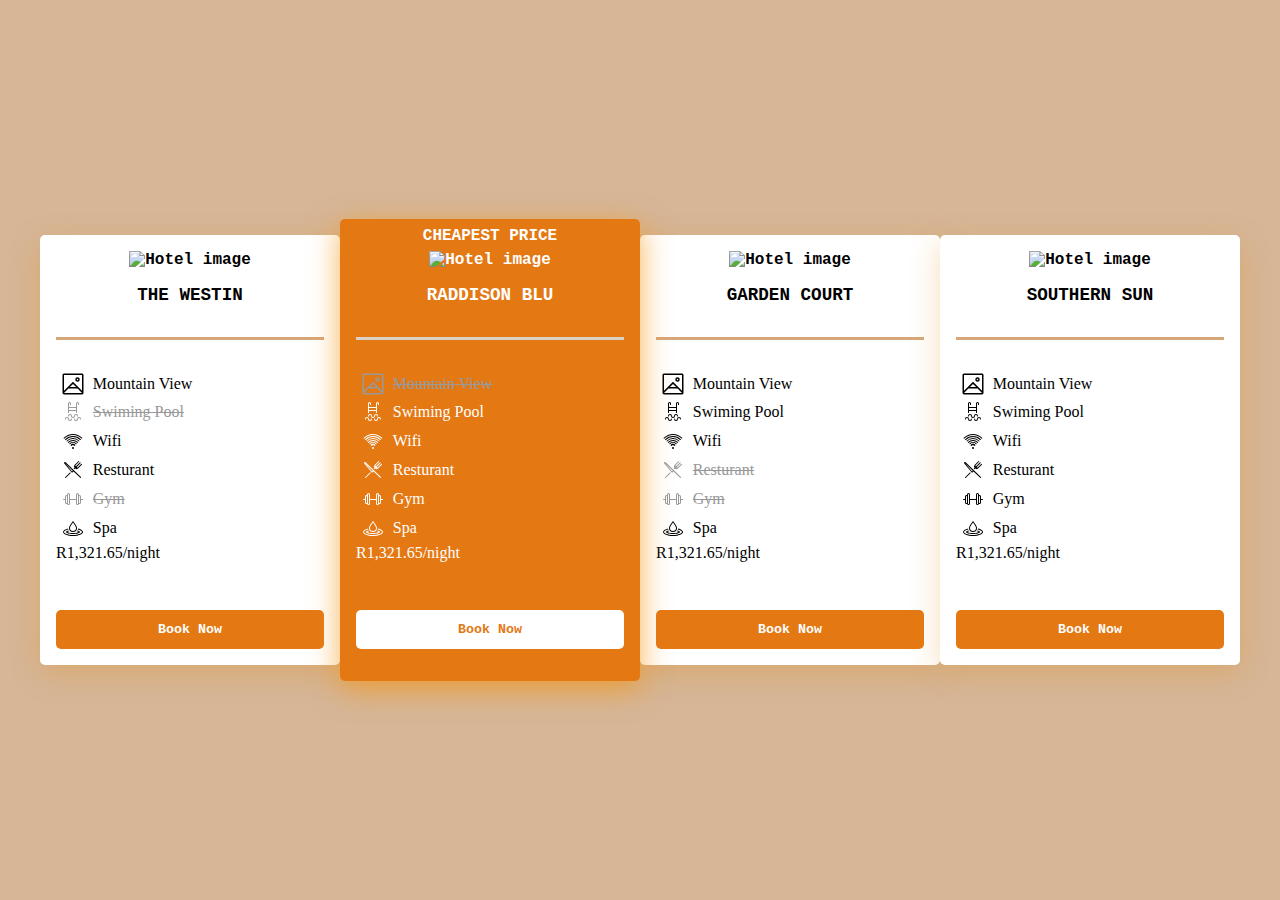
==== commit a3a2cb24: "Price plan" ====
--- a/index.html
+++ b/index.html
@@ -115,6 +115,11 @@
             <svg width="24" height="24" viewBox="0 0 24 24" class="pointer-events-none max-h-full max-w-full" xmlns="http://www.w3.org/2000/svg"><g fill="currentColor"><path d="M12 6.6c1.43 1.87 3 4.33 3 5.4a3 3 0 01-6 0c0-1.07 1.57-3.53 3-5.4M12 5s-4 4.79-4 7a4 4 0 008 0c0-2.21-4-7-4-7z"></path><path d="M17 12.53a5.23 5.23 0 01-.21 1C19.43 14.12 21 15.18 21 16c0 1.22-3.51 3-9 3s-9-1.78-9-3c0-.82 1.57-1.88 4.26-2.5a5.23 5.23 0 01-.21-1c-3 .69-5 2-5 3.47 0 2.21 4.48 4 10 4s10-1.79 10-4C22 14.51 20 13.22 17 12.53z"></path><path d="M17.83 16c-.67.42-2.69 1-5.83 1s-5.16-.58-5.83-1a6.79 6.79 0 012.12-.68 5.1 5.1 0 01-.63-.89C6 14.8 5 15.36 5 16c0 1.1 3.13 2 7 2s7-.9 7-2c0-.64-1-1.2-2.66-1.57a5.1 5.1 0 01-.63.89 6.79 6.79 0 012.12.68z"></path></g></svg>
               Spa
            </div>
+           <div class="price-plan">
+            <div class="currency">R</div>
+            1,321.65
+            <div class="per-night">/night</div>
+        </div>
            <input class="cta" type="submit" value="Book Now"/>
        </div>
        <div class="hotel-column">
@@ -149,6 +154,11 @@
             <svg width="24" height="24" viewBox="0 0 24 24" class="pointer-events-none max-h-full max-w-full" xmlns="http://www.w3.org/2000/svg"><g fill="currentColor"><path d="M12 6.6c1.43 1.87 3 4.33 3 5.4a3 3 0 01-6 0c0-1.07 1.57-3.53 3-5.4M12 5s-4 4.79-4 7a4 4 0 008 0c0-2.21-4-7-4-7z"></path><path d="M17 12.53a5.23 5.23 0 01-.21 1C19.43 14.12 21 15.18 21 16c0 1.22-3.51 3-9 3s-9-1.78-9-3c0-.82 1.57-1.88 4.26-2.5a5.23 5.23 0 01-.21-1c-3 .69-5 2-5 3.47 0 2.21 4.48 4 10 4s10-1.79 10-4C22 14.51 20 13.22 17 12.53z"></path><path d="M17.83 16c-.67.42-2.69 1-5.83 1s-5.16-.58-5.83-1a6.79 6.79 0 012.12-.68 5.1 5.1 0 01-.63-.89C6 14.8 5 15.36 5 16c0 1.1 3.13 2 7 2s7-.9 7-2c0-.64-1-1.2-2.66-1.57a5.1 5.1 0 01-.63.89 6.79 6.79 0 012.12.68z"></path></g></svg>
               Spa
            </div>
+           <div class="price-plan">
+            <div class="currency">R</div>
+            1,321.65
+            <div class="per-night">/night</div>
+        </div>
            <input class="cta" type="submit" value="Book Now"/>
        </div>
        <div class="hotel-column">
@@ -183,6 +193,11 @@
             <svg width="24" height="24" viewBox="0 0 24 24" class="pointer-events-none max-h-full max-w-full" xmlns="http://www.w3.org/2000/svg"><g fill="currentColor"><path d="M12 6.6c1.43 1.87 3 4.33 3 5.4a3 3 0 01-6 0c0-1.07 1.57-3.53 3-5.4M12 5s-4 4.79-4 7a4 4 0 008 0c0-2.21-4-7-4-7z"></path><path d="M17 12.53a5.23 5.23 0 01-.21 1C19.43 14.12 21 15.18 21 16c0 1.22-3.51 3-9 3s-9-1.78-9-3c0-.82 1.57-1.88 4.26-2.5a5.23 5.23 0 01-.21-1c-3 .69-5 2-5 3.47 0 2.21 4.48 4 10 4s10-1.79 10-4C22 14.51 20 13.22 17 12.53z"></path><path d="M17.83 16c-.67.42-2.69 1-5.83 1s-5.16-.58-5.83-1a6.79 6.79 0 012.12-.68 5.1 5.1 0 01-.63-.89C6 14.8 5 15.36 5 16c0 1.1 3.13 2 7 2s7-.9 7-2c0-.64-1-1.2-2.66-1.57a5.1 5.1 0 01-.63.89 6.79 6.79 0 012.12.68z"></path></g></svg>
               Spa
            </div>
+           <div class="price-plan">
+            <div class="currency">R</div>
+            1,321.65
+            <div class="per-night">/night</div>
+        </div>
            <input class="cta" type="submit" value="Book Now"/>
        </div>
     </div>
--- a/stylesheet.css
+++ b/stylesheet.css
@@ -117,7 +117,11 @@
   transform: scale(1.06);
 }
 
+.price-plan {
+  display: flex;
+}
 
 
 
 
+
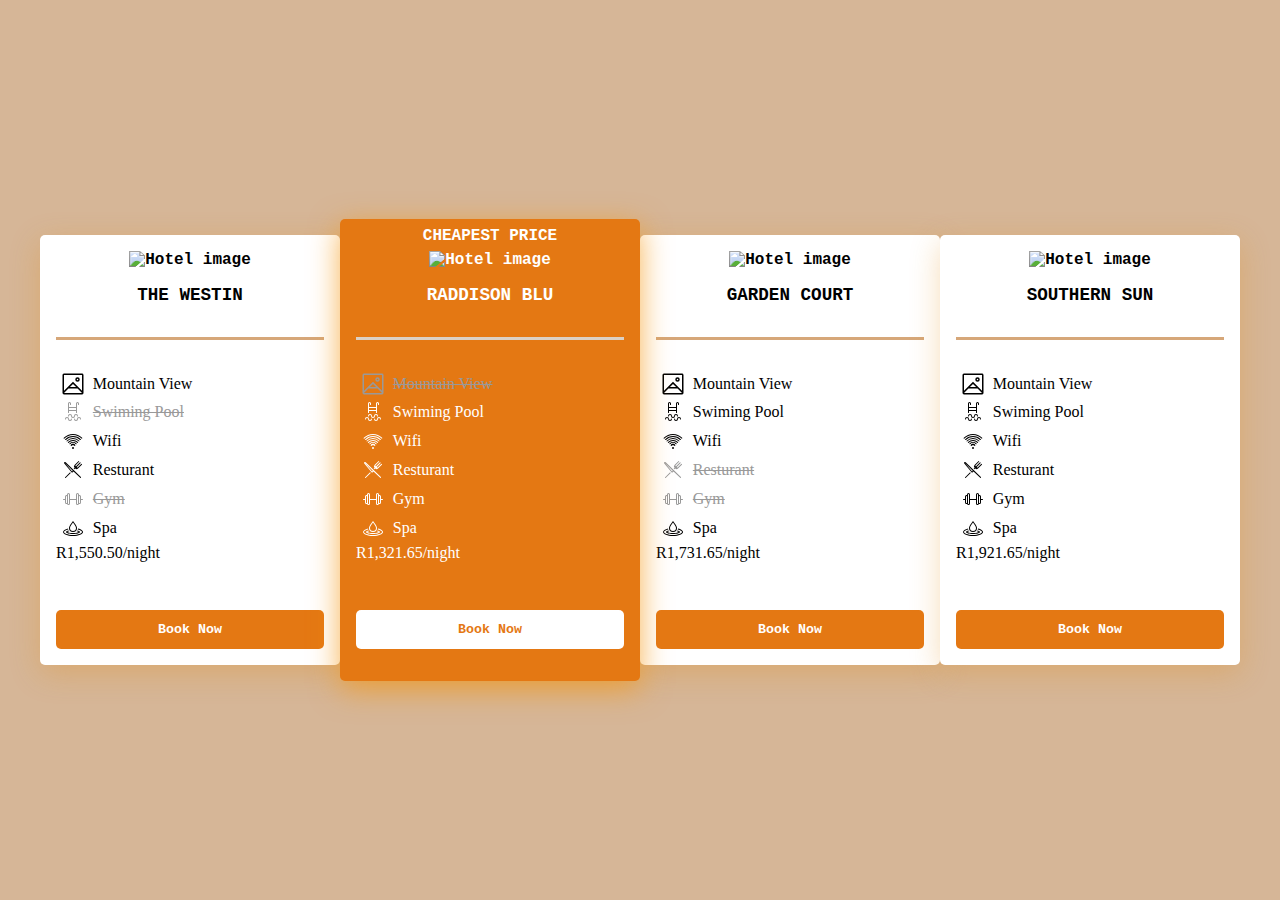
==== commit 71c98232: "Updated Index" ====
--- a/index.html
+++ b/index.html
@@ -77,7 +77,7 @@
            </div>
            <div class="price-plan">
                <div class="currency">R</div>
-               1,321.65
+               1,550.50
                <div class="per-night">/night</div>
            </div>
            <input class="cta" type="submit" value="Book Now"/>
@@ -156,7 +156,7 @@
            </div>
            <div class="price-plan">
             <div class="currency">R</div>
-            1,321.65
+            1,731.65
             <div class="per-night">/night</div>
         </div>
            <input class="cta" type="submit" value="Book Now"/>
@@ -195,7 +195,7 @@
            </div>
            <div class="price-plan">
             <div class="currency">R</div>
-            1,321.65
+            1,921.65
             <div class="per-night">/night</div>
         </div>
            <input class="cta" type="submit" value="Book Now"/>
